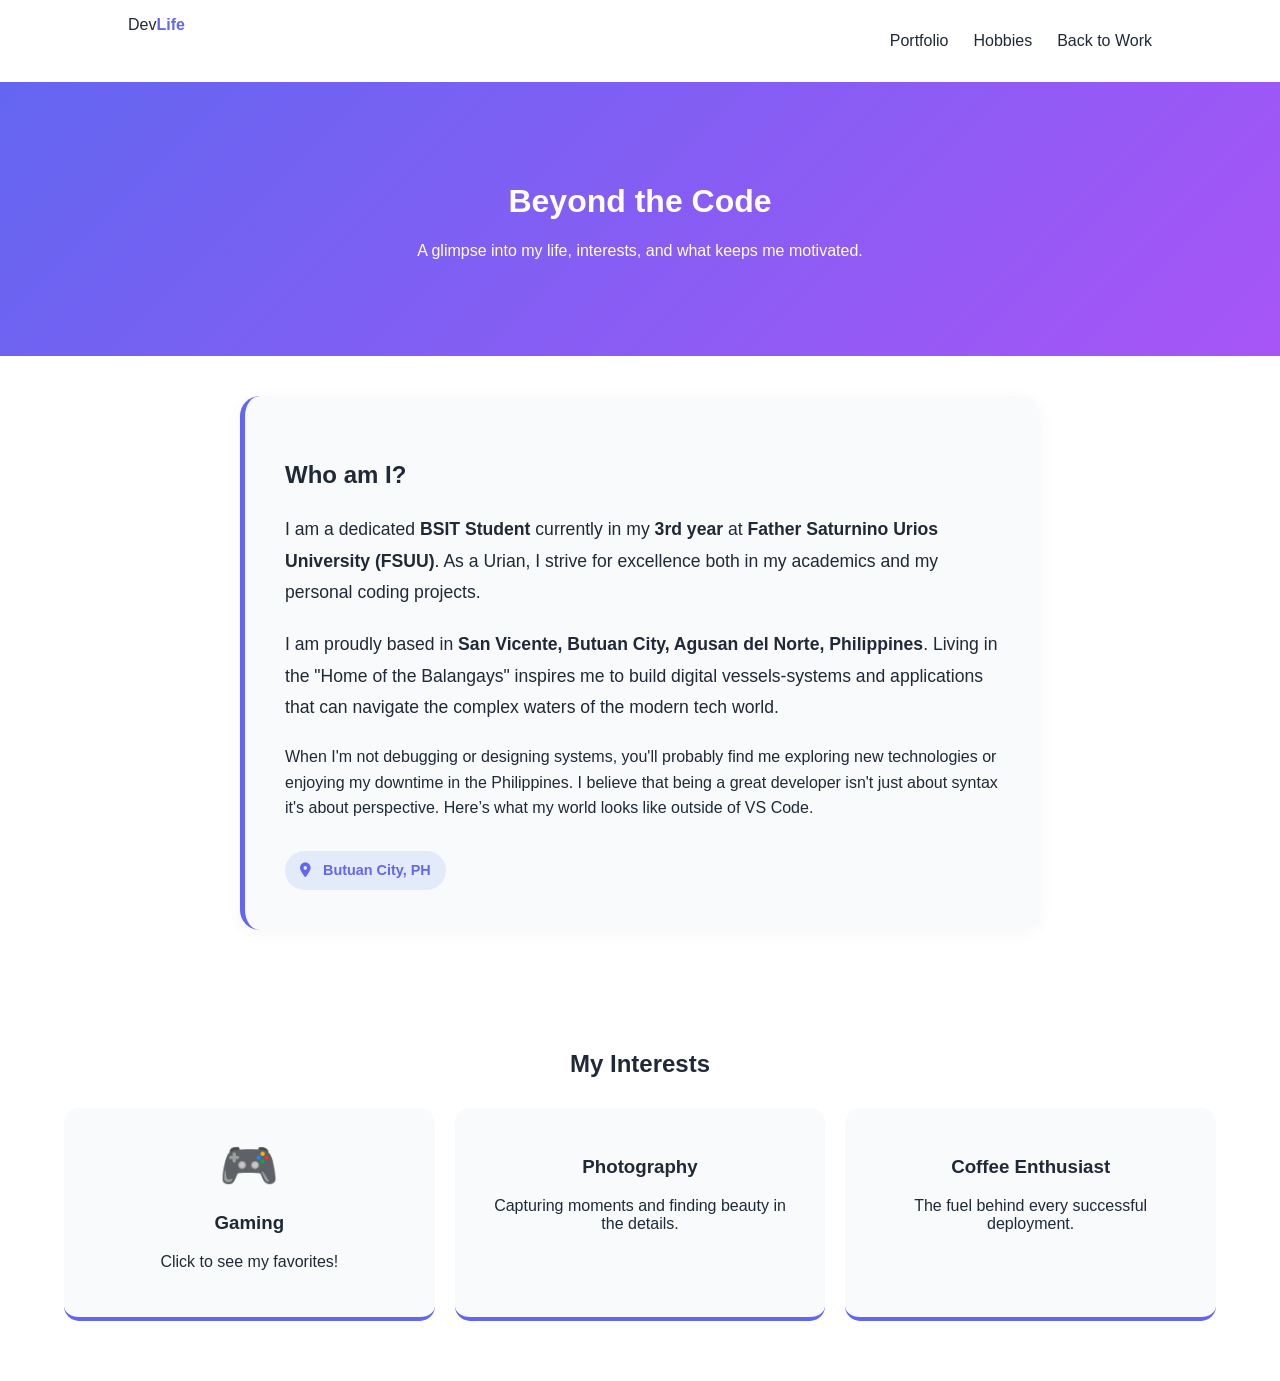
==== about.html @ 712b80df "push" ====
<!DOCTYPE html>
<html lang="en">
<head>
    <meta charset="UTF-8">
    <meta name="viewport" content="width=device-width, initial-scale=1.0">
    <title>Personal Side | DevSystem</title>
    <link rel="stylesheet" href="style.css">
    <link rel="stylesheet" href="https://cdnjs.cloudflare.com/ajax/libs/font-awesome/6.0.0/css/all.min.css">
</head>
<body>
    <nav>
        <div class="logo">Dev<span>Life</span></div>
        <ul>
            <li><a href="index.html">Portfolio</a></li>
            <li><a href="#hobbies">Hobbies</a></li>
            <li><a href="index.html#contact" class="nav-contact">Back to Work</a></li>
        </ul>
    </nav>

    <header class="personal-hero">
        <h1>Beyond the <span class="highlight">Code</span></h1>
        <p>A glimpse into my life, interests, and what keeps me motivated.</p>
    </header>

    <main class="container">
        <section class="personal-grid">
    <div class="bio-card">
        <div class="bio-text">
            <h2>Who am I?</h2>
            <p>
                I am a dedicated <strong>BSIT Student</strong> currently in my <strong>3rd year</strong> 
                at <strong>Father Saturnino Urios University (FSUU)</strong>. 
                As a Urian, I strive for excellence both in my academics and my personal coding projects.
            </p>
            <p>
                I am proudly based in <strong>San Vicente, Butuan City, Agusan del Norte, Philippines</strong>. 
                Living in the "Home of the Balangays" inspires me to build digital vessels-systems and 
                applications that can navigate the complex waters of the modern tech world.
            </p>
        </p> 
        When I'm not debugging or designing systems, you'll probably find me exploring new technologies or enjoying my downtime in the Philippines.
        I believe that being a great developer isn't just about syntax it's about perspective. Here’s what my world looks like outside of VS Code.
        </p>
            <div class="location-badge">
                <i class="fas fa-map-marker-alt"></i> Butuan City, PH
            </div>
        </div>
    </div>
</section>

        <section id="hobbies" class="hobbies-wrapper">
            <h2>My Interests</h2>
            <div class="hobby-cards">
               <div class="hobby-item clickable" id="gamingCard">
    <span>🎮</span>
    <h3>Gaming</h3>
    <p>Click to see my favorites!</p>
</div>

<div id="gameModal" class="modal-overlay" style="display: none;">
    <div class="modal-content">
        <span class="close-modal" id="closeModal">&times;</span>
        
        <div class="game-tabs">
            <button class="tab-btn active" onclick="openGame(event, 'ml')">ML</button>
            <button class="tab-btn" onclick="openGame(event, 'gta')">GTA</button>
            <button class="tab-btn" onclick="openGame(event, 'db')">Dragon Ball</button>
        </div>

        <div id="ml" class="game-category" style="display: block;">
            <h3>Mobile Legends</h3>
            <p class="game-reason">Strategy and teamwork focus.</p>
            <div class="swipe-container">
                <img src="ml2.png" class="swipe-img">
                <img src="ml1.png" class="swipe-img">
            </div>
        </div>

        <div id="gta" class="game-category">
            <h3>GTA Vice City</h3>
            <p class="game-reason">Nostalgic 80s vibes.</p>
            <div class="swipe-container">
                <img src="vice1.png" class="swipe-img">
                <img src="vice2.png" class="swipe-img">
            </div>
        </div>

        <div id="db" class="game-category">
            <h3>Budokai</h3>
            <p class="game-reason">Relieving stress after FSUU classes.</p>
            <div class="swipe-container">
                <img src="db-1.png" class="swipe-img">
                <img src="db-2.png" class="swipe-img">
            </div>
        </div>
    </div>
</div>
                <div class="hobby-item">                  
                    <h3>Photography</h3>
                    <p>Capturing moments and finding beauty in the details.</p>
                </div>
                <div class="hobby-item">
                    <h3>Coffee Enthusiast</h3>
                    <p>The fuel behind every successful deployment.</p>
                </div>
            </div>
        </section>
    </main>

    <script src="script.js"></script>
</body>
</html>
---- style.css ----
:root {
    --primary: #6366f1;
    --bg: #ffffff;
    --text: #1f2937;
    --card-bg: #f9fafb;
    --nav-bg: rgba(255, 255, 255, 0.8);
}

[data-theme='dark'] {
    --bg: #0f172a;
    --text: #f1f5f9;
    --card-bg: #1e293b;
    --nav-bg: rgba(15, 23, 42, 0.8);
}

body { font-family: 'Inter', sans-serif; background: var(--bg); color: var(--text); margin: 0; scroll-behavior: smooth; transition: 0.3s; }

/* Floating Toggle */
.floating-toggle {
    position: fixed; bottom: 20px; right: 20px;
    background: var(--primary); color: white;
    width: 50px; height: 50px; border-radius: 50%;
    display: flex; justify-content: center; align-items: center;
    cursor: pointer; z-index: 1000; box-shadow: 0 4px 12px rgba(0,0,0,0.2);
}

nav { position: sticky; top: 0; display: flex; justify-content: space-between; padding: 1rem 10%; background: var(--nav-bg); backdrop-filter: blur(10px); z-index: 100; }
.logo span { color: var(--primary); font-weight: bold; }
nav ul { list-style: none; display: flex; gap: 25px; align-items: center; }
nav a { text-decoration: none; color: var(--text); transition: 0.2s; }
nav a:hover { color: var(--primary); }

.hero { padding: 80px 10%; text-align: center; }
.skills-chips { display: flex; justify-content: center; gap: 10px; margin-top: 20px; flex-wrap: wrap; }
.chip { background: var(--card-bg); padding: 5px 15px; border-radius: 20px; border: 1px solid var(--primary); font-size: 0.9rem; }

.project-grid { display: grid; grid-template-columns: repeat(auto-fit, minmax(280px, 1fr)); gap: 25px; padding: 0 10% 50px; }
.card { background: var(--card-bg); padding: 25px; border-radius: 12px; transition: transform 0.3s; }
.card:hover { transform: translateY(-5px); }

.contact-container { max-width: 600px; margin: 50px auto; padding: 0 20px; text-align: center; }
#contactForm { display: flex; flex-direction: column; gap: 15px; }
input, textarea { padding: 12px; border-radius: 8px; border: 1px solid #ccc; background: var(--card-bg); color: var(--text); }
.btn { background: var(--primary); color: white; border: none; padding: 15px; border-radius: 8px; cursor: pointer; font-weight: bold; }

.social-links {
    display: flex;
    flex-wrap: wrap;
    gap: 15px;
    justify-content: center;
    margin-top: 30px;
}

.social-btn {
    text-decoration: none;
    padding: 12px 25px;
    border-radius: 50px;
    font-weight: bold;
    color: white;
    transition: transform 0.3s, box-shadow 0.3s;
    display: flex;
    align-items: center;
    gap: 10px;
}

.social-btn:hover {
    transform: translateY(-5px);
    box-shadow: 0 5px 15px rgba(0,0,0,0.2);
}

/* Specific Brand Colors */
.email { background-color: #ea4335; }      /* Google Red */
.github { background-color: #333; }         /* Dark Gray */
.linkedin { background-color: #0077b5; }   /* LinkedIn Blue */
.facebook { background-color: #1877f2; }   /* Facebook Blue */

.contact-card {
    text-align: center;
    max-width: 800px;
    margin: 0 auto;
    padding: 3rem;
    background: var(--card-bg);
    border-radius: 20px;
}

.about-section {
    padding: 80px 5%;
    background-color: var(--bg); 
}

.section-title {
    text-align: center;
    margin-bottom: 50px;
    font-size: 2.5rem;
    position: relative;
}

.about-grid {
    display: grid;
    grid-template-columns: repeat(auto-fit, minmax(300px, 1fr));
    gap: 30px;
    max-width: 1100px;
    margin: 0 auto;
}

.about-card {
    background: var(--card-bg);
    padding: 40px;
    border-radius: 20px;
    box-shadow: 0 10px 30px rgba(0,0,0,0.05);
    transition: transform 0.3s ease;
}

.about-card:hover {
    transform: translateY(-10px);
}

.highlight-card {
    border: 2px solid var(--primary);
}

.icon-box {
    font-size: 2rem;
    color: var(--primary);
    margin-bottom: 20px;
}

.benefit-list {
    list-style: none;
    padding: 0;
}

.benefit-list li {
    margin-bottom: 15px;
    padding-left: 25px;
    position: relative;
}

.benefit-list li::before {
    content: "✓";
    position: absolute;
    left: 0;
    color: var(--primary);
    font-weight: bold;
}

.stats-bar {
    display: flex;
    justify-content: space-around;
    padding: 2rem;
    background: var(--card-bg);
    border-radius: 15px;
    margin-top: 2rem;
    border: 1px solid var(--primary);
}
.stat-item { text-align: center; }
.stat-number { font-size: 1.5rem; font-weight: bold; color: var(--primary); display: block; }
.stat-label { font-size: 0.8rem; opacity: 0.8; }


.personal-hero {
    text-align: center;
    padding: 80px 20px;
    background: linear-gradient(135deg, #6366f1 0%, #a855f7 100%);
    color: white;
}

.personal-grid {
    max-width: 800px;
    margin: 40px auto;
    padding: 0 20px;
    line-height: 1.6;
}

.hobbies-wrapper {
    padding: 60px 5%;
    text-align: center;
}

.hobby-cards {
    display: grid;
    grid-template-columns: repeat(auto-fit, minmax(200px, 1fr));
    gap: 20px;
    margin-top: 30px;
}

.hobby-item {
    background: var(--card-bg);
    padding: 30px;
    border-radius: 15px;
    transition: 0.3s;
    border-bottom: 4px solid var(--primary);
}

.hobby-item span {
    font-size: 3rem;
}

.hobby-item:hover {
    transform: scale(1.05);
}

.bio-card {
    background: var(--card-bg);
    padding: 40px;
    border-radius: 20px;
    box-shadow: 0 4px 15px rgba(109, 74, 74, 0.05);
    border-left: 5px solid var(--primary); 
}

.bio-text p {
    font-size: 1.1rem;
    line-height: 1.8;
    margin-bottom: 20px;
}

.location-badge {
    display: inline-block;
    padding: 8px 15px;
    background: rgba(37, 99, 235, 0.1); 
    color: var(--primary);
    border-radius: 50px;
    font-weight: 600;
    font-size: 0.9rem;
    margin-top: 10px;
}

.location-badge i {
    margin-right: 8px;
}

/* 1. Fix: Ensure modal starts HIDDEN and covers everything */
.modal-overlay {
    display: none; 
    position: fixed;
    top: 0;
    left: 0;
    width: 100%;
    height: 100%;
    background: rgba(0, 0, 0, 0.9); /* Darker background */
    z-index: 9999; /* Higher than everything else */
    justify-content: center;
    align-items: center;
    padding: 20px;
}

/* 2. Fix: Ensure content stays inside the white box */
.modal-content {
    background: var(--card-bg);
    color: var(--text);
    padding: 30px;
    border-radius: 15px;
    width: 100%;
    max-width: 600px; /* Limits width so it doesn't look stretched */
    position: relative;
    max-height: 90vh;
    overflow-y: auto; /* Scroll inside if content is long */
}

/* 3. Fix: Images fitting */
.swipe-container {
    display: flex;
    overflow-x: auto;
    gap: 10px;
    margin-top: 15px;
    padding-bottom: 10px;
}

.swipe-img {
    width: 100%; /* Force image to fit container width */
    max-width: 100%; 
    height: 200px;
    object-fit: cover; /* Crops nicely instead of stretching */
    border-radius: 8px;
    flex: 0 0 100%; /* Shows one image at a time */
}

/* 4. Fix: Ensure categories are hidden by default */
.game-category {
    display: none;
    margin-top: 20px;
}
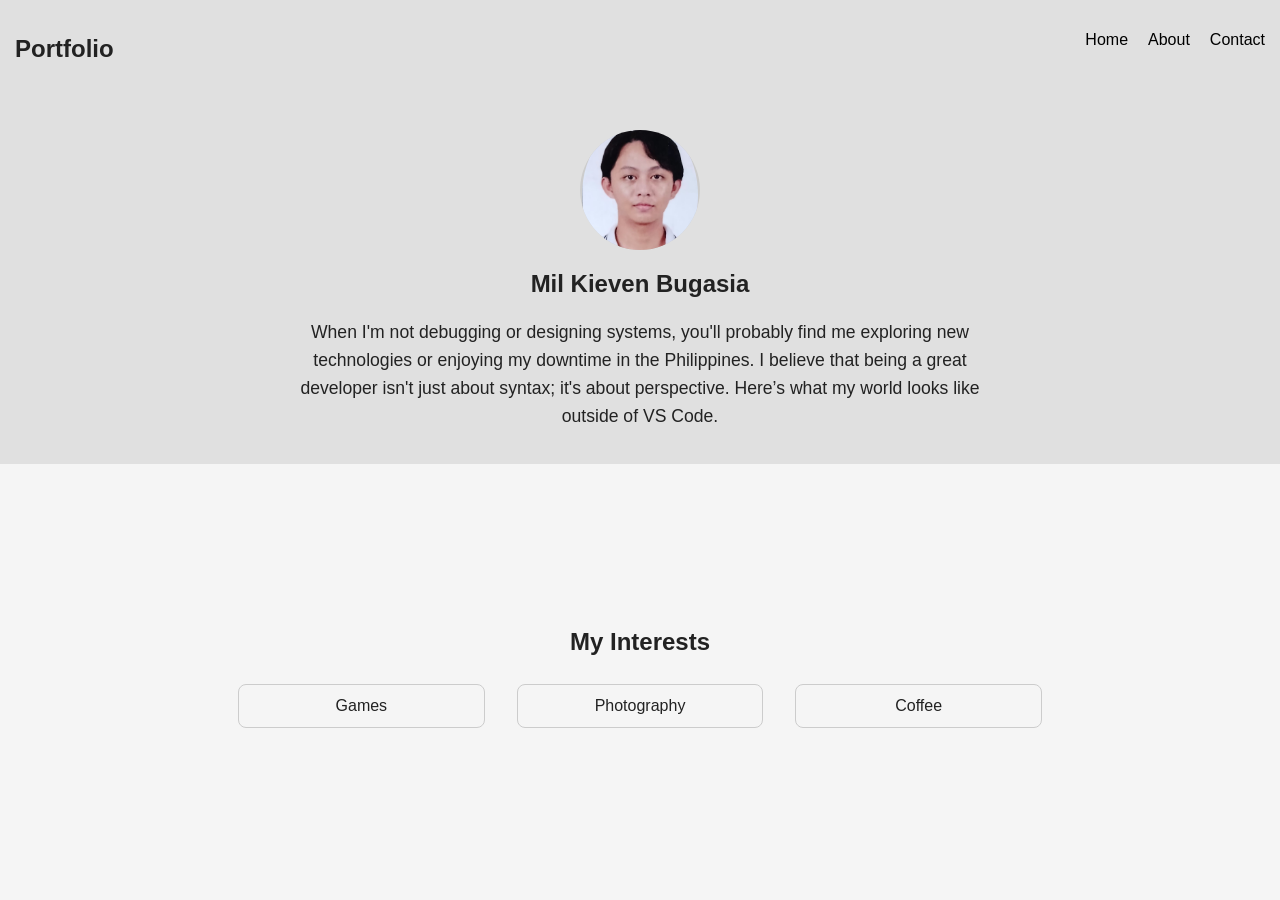
==== commit 1c309aad: "final output" ====
--- a/about.html
+++ b/about.html
@@ -3,108 +3,98 @@
 <head>
     <meta charset="UTF-8">
     <meta name="viewport" content="width=device-width, initial-scale=1.0">
-    <title>Personal Side | DevSystem</title>
+    <title>Portfolio | About</title>
     <link rel="stylesheet" href="style.css">
     <link rel="stylesheet" href="https://cdnjs.cloudflare.com/ajax/libs/font-awesome/6.0.0/css/all.min.css">
 </head>
 <body>
+
     <nav>
-        <div class="logo">Dev<span>Life</span></div>
+        <h2>Portfolio
+        </h2>
         <ul>
-            <li><a href="index.html">Portfolio</a></li>
-            <li><a href="#hobbies">Hobbies</a></li>
-            <li><a href="index.html#contact" class="nav-contact">Back to Work</a></li>
+            <li><a href="index.html">Home</a></li>
+            <li><a href="about.html">About</a></li>
+            <li><a href="index.html#contact">Contact</a></li>
         </ul>
     </nav>
 
-    <header class="personal-hero">
-        <h1>Beyond the <span class="highlight">Code</span></h1>
-        <p>A glimpse into my life, interests, and what keeps me motivated.</p>
-    </header>
+
+    <section class="personal-hero">
+        <div class="profile-image">
+            <img src="me.png" alt="Your Name" class="profile-img">
+        </div>
+        <h1>Mil Kieven Bugasia</h1>
+        <div class="hero-bio">
+            <p>When I'm not debugging or designing systems, you'll probably find me exploring new technologies or enjoying my downtime in the Philippines. I believe that being a great developer isn't just about syntax; it's about perspective. Here’s what my world looks like outside of VS Code.</p>
+        </div>
+    </section>
 
     <main class="container">
-        <section class="personal-grid">
-    <div class="bio-card">
-        <div class="bio-text">
-            <h2>Who am I?</h2>
-            <p>
-                I am a dedicated <strong>BSIT Student</strong> currently in my <strong>3rd year</strong> 
-                at <strong>Father Saturnino Urios University (FSUU)</strong>. 
-                As a Urian, I strive for excellence both in my academics and my personal coding projects.
-            </p>
-            <p>
-                I am proudly based in <strong>San Vicente, Butuan City, Agusan del Norte, Philippines</strong>. 
-                Living in the "Home of the Balangays" inspires me to build digital vessels-systems and 
-                applications that can navigate the complex waters of the modern tech world.
-            </p>
-        </p> 
-        When I'm not debugging or designing systems, you'll probably find me exploring new technologies or enjoying my downtime in the Philippines.
-        I believe that being a great developer isn't just about syntax it's about perspective. Here’s what my world looks like outside of VS Code.
-        </p>
-            <div class="location-badge">
-                <i class="fas fa-map-marker-alt"></i> Butuan City, PH
-            </div>
-        </div>
-    </div>
-</section>
+        <section class="bio-card">
+        </section>
 
         <section id="hobbies" class="hobbies-wrapper">
             <h2>My Interests</h2>
             <div class="hobby-cards">
-               <div class="hobby-item clickable" id="gamingCard">
-    <span>🎮</span>
-    <h3>Gaming</h3>
-    <p>Click to see my favorites!</p>
-</div>
-
-<div id="gameModal" class="modal-overlay" style="display: none;">
-    <div class="modal-content">
-        <span class="close-modal" id="closeModal">&times;</span>
-        
-        <div class="game-tabs">
-            <button class="tab-btn active" onclick="openGame(event, 'ml')">ML</button>
-            <button class="tab-btn" onclick="openGame(event, 'gta')">GTA</button>
-            <button class="tab-btn" onclick="openGame(event, 'db')">Dragon Ball</button>
-        </div>
-
-        <div id="ml" class="game-category" style="display: block;">
-            <h3>Mobile Legends</h3>
-            <p class="game-reason">Strategy and teamwork focus.</p>
-            <div class="swipe-container">
-                <img src="ml2.png" class="swipe-img">
-                <img src="ml1.png" class="swipe-img">
+                <div class="hobby-item simple-btn" id="gamesBtn">Games</div>
+                <div class="hobby-item simple-btn" id="photoBtn">Photography</div>
+                <div class="hobby-item simple-btn" id="coffeeBtn">Coffee</div>
+            </div>
+        </section>
+        <div id="gamesModal" class="modal-overlay" style="display:none;">
+            <div class="modal-content">
+                <button class="close-btn" id="closeGames">Close</button>
+                <h3>Games</h3>
+                <div class="modal-group">
+                    <div class="modal-group-title">Mobile Legends</div>
+                    <img src="ml1.png" class="modal-img">
+                    <img src="ml2.png" class="modal-img">
+                </div>
+                <div class="modal-group">
+                    <div class="modal-group-title">GTA Vice City</div>
+                    <img src="vicecity1.png" class="modal-img">
+                    <img src="vicecity2.png" class="modal-img">
+                </div>
+                <div class="modal-group">
+                    <div class="modal-group-title">Dragon Ball Budokai</div>
+                    <img src="budokai.png" class="modal-img">
+                    <img src="budokai2.png" class="modal-img">
+                </div>
             </div>
         </div>
-
-        <div id="gta" class="game-category">
-            <h3>GTA Vice City</h3>
-            <p class="game-reason">Nostalgic 80s vibes.</p>
-            <div class="swipe-container">
-                <img src="vice1.png" class="swipe-img">
-                <img src="vice2.png" class="swipe-img">
+        <div id="photoModal" class="modal-overlay" style="display:none;">
+            <div class="modal-content">
+                <button class="close-btn" id="closePhoto">Close</button>
+                <h3>Photography</h3>
+                <div class="modal-group">
+                    <img src="landscape1.png" class="modal-img">
+                    <img src="landscape2.png" class="modal-img">
+                    <img src="landscape3.png" class="modal-img">
+                </div>
+                <div class="modal-group">
+                    <img src="landscape4.png" class="modal-img">
+                    <img src="landscape5.png" class="modal-img">
+                    <img src="landscape6.png" class="modal-img">
+                </div>
             </div>
         </div>
-
-        <div id="db" class="game-category">
-            <h3>Budokai</h3>
-            <p class="game-reason">Relieving stress after FSUU classes.</p>
-            <div class="swipe-container">
-                <img src="db-1.png" class="swipe-img">
-                <img src="db-2.png" class="swipe-img">
+        <div id="coffeeModal" class="modal-overlay" style="display:none;">
+            <div class="modal-content">
+                <button class="close-btn" id="closeCoffee">Close</button>
+                <h3>Coffee Moments</h3>
+                <div class="modal-group">
+                    <img src="coffee1.png" class="modal-img">
+                    <img src="coffee2.png" class="modal-img">
+                    <img src="coffee3.png" class="modal-img">
+                </div>
+                <div class="modal-group">
+                    <img src="coffee4.png" class="modal-img">
+                    <img src="coffee5.png" class="modal-img">
+                    <img src="coffee6.png" class="modal-img">
+                </div>
             </div>
         </div>
-    </div>
-</div>
-                <div class="hobby-item">                  
-                    <h3>Photography</h3>
-                    <p>Capturing moments and finding beauty in the details.</p>
-                </div>
-                <div class="hobby-item">
-                    <h3>Coffee Enthusiast</h3>
-                    <p>The fuel behind every successful deployment.</p>
-                </div>
-            </div>
-        </section>
     </main>
 
     <script src="script.js"></script>
--- a/style.css
+++ b/style.css
@@ -1,282 +1,683 @@
-:root {
-    --primary: #6366f1;
-    --bg: #ffffff;
-    --text: #1f2937;
-    --card-bg: #f9fafb;
-    --nav-bg: rgba(255, 255, 255, 0.8);
-}
-
-[data-theme='dark'] {
-    --bg: #0f172a;
-    --text: #f1f5f9;
-    --card-bg: #1e293b;
-    --nav-bg: rgba(15, 23, 42, 0.8);
-}
-
-body { font-family: 'Inter', sans-serif; background: var(--bg); color: var(--text); margin: 0; scroll-behavior: smooth; transition: 0.3s; }
-
-/* Floating Toggle */
-.floating-toggle {
-    position: fixed; bottom: 20px; right: 20px;
-    background: var(--primary); color: white;
-    width: 50px; height: 50px; border-radius: 50%;
-    display: flex; justify-content: center; align-items: center;
-    cursor: pointer; z-index: 1000; box-shadow: 0 4px 12px rgba(0,0,0,0.2);
-}
-
-nav { position: sticky; top: 0; display: flex; justify-content: space-between; padding: 1rem 10%; background: var(--nav-bg); backdrop-filter: blur(10px); z-index: 100; }
-.logo span { color: var(--primary); font-weight: bold; }
-nav ul { list-style: none; display: flex; gap: 25px; align-items: center; }
-nav a { text-decoration: none; color: var(--text); transition: 0.2s; }
-nav a:hover { color: var(--primary); }
-
-.hero { padding: 80px 10%; text-align: center; }
-.skills-chips { display: flex; justify-content: center; gap: 10px; margin-top: 20px; flex-wrap: wrap; }
-.chip { background: var(--card-bg); padding: 5px 15px; border-radius: 20px; border: 1px solid var(--primary); font-size: 0.9rem; }
-
-.project-grid { display: grid; grid-template-columns: repeat(auto-fit, minmax(280px, 1fr)); gap: 25px; padding: 0 10% 50px; }
-.card { background: var(--card-bg); padding: 25px; border-radius: 12px; transition: transform 0.3s; }
-.card:hover { transform: translateY(-5px); }
-
-.contact-container { max-width: 600px; margin: 50px auto; padding: 0 20px; text-align: center; }
-#contactForm { display: flex; flex-direction: column; gap: 15px; }
-input, textarea { padding: 12px; border-radius: 8px; border: 1px solid #ccc; background: var(--card-bg); color: var(--text); }
-.btn { background: var(--primary); color: white; border: none; padding: 15px; border-radius: 8px; cursor: pointer; font-weight: bold; }
-
-.social-links {
-    display: flex;
-    flex-wrap: wrap;
-    gap: 15px;
-    justify-content: center;
-    margin-top: 30px;
-}
-
-.social-btn {
-    text-decoration: none;
-    padding: 12px 25px;
-    border-radius: 50px;
-    font-weight: bold;
-    color: white;
-    transition: transform 0.3s, box-shadow 0.3s;
-    display: flex;
-    align-items: center;
-    gap: 10px;
-}
-
-.social-btn:hover {
-    transform: translateY(-5px);
-    box-shadow: 0 5px 15px rgba(0,0,0,0.2);
-}
-
-/* Specific Brand Colors */
-.email { background-color: #ea4335; }      /* Google Red */
-.github { background-color: #333; }         /* Dark Gray */
-.linkedin { background-color: #0077b5; }   /* LinkedIn Blue */
-.facebook { background-color: #1877f2; }   /* Facebook Blue */
-
-.contact-card {
-    text-align: center;
-    max-width: 800px;
-    margin: 0 auto;
-    padding: 3rem;
-    background: var(--card-bg);
-    border-radius: 20px;
-}
-
-.about-section {
-    padding: 80px 5%;
-    background-color: var(--bg); 
-}
-
-.section-title {
-    text-align: center;
-    margin-bottom: 50px;
-    font-size: 2.5rem;
-    position: relative;
-}
-
-.about-grid {
-    display: grid;
-    grid-template-columns: repeat(auto-fit, minmax(300px, 1fr));
-    gap: 30px;
-    max-width: 1100px;
-    margin: 0 auto;
-}
-
-.about-card {
-    background: var(--card-bg);
-    padding: 40px;
-    border-radius: 20px;
-    box-shadow: 0 10px 30px rgba(0,0,0,0.05);
-    transition: transform 0.3s ease;
-}
-
-.about-card:hover {
-    transform: translateY(-10px);
-}
-
-.highlight-card {
-    border: 2px solid var(--primary);
-}
-
-.icon-box {
-    font-size: 2rem;
-    color: var(--primary);
-    margin-bottom: 20px;
-}
-
-.benefit-list {
-    list-style: none;
-    padding: 0;
-}
-
-.benefit-list li {
-    margin-bottom: 15px;
-    padding-left: 25px;
-    position: relative;
-}
-
-.benefit-list li::before {
-    content: "✓";
-    position: absolute;
-    left: 0;
-    color: var(--primary);
-    font-weight: bold;
-}
-
-.stats-bar {
-    display: flex;
-    justify-content: space-around;
-    padding: 2rem;
-    background: var(--card-bg);
-    border-radius: 15px;
-    margin-top: 2rem;
-    border: 1px solid var(--primary);
-}
-.stat-item { text-align: center; }
-.stat-number { font-size: 1.5rem; font-weight: bold; color: var(--primary); display: block; }
-.stat-label { font-size: 0.8rem; opacity: 0.8; }
-
+.home-hero {
+	background: #e0e0e0;
+	color: #222;
+	padding: 32px 0 16px 0;
+	text-align: center;
+}
+.home-hero .hero-img-placeholder {
+	width: 120px;
+	height: 120px;
+	margin: 0 auto 16px auto;
+	border-radius: 50%;
+	background: #ccc;
+	display: flex;
+	align-items: center;
+	justify-content: center;
+	overflow: hidden;
+}
+.home-hero .hero-img {
+	width: 100%;
+	height: 100%;
+	object-fit: cover;
+	border-radius: 50%;
+}
+.home-hero .hero-bio {
+	margin-top: 16px;
+	font-size: 1.1rem;
+	color: #222;
+}
+body {
+	background: #f5f5f5;
+	color: #222;
+	font-family: Arial, sans-serif;
+	margin: 0;
+	padding: 0;
+}
+
+.simple-header {
+	background: #222;
+	color: #f5f5f5;
+	padding: 16px 0;
+	text-align: center;
+}
+.logo {
+	font-size: 2rem;
+	font-weight: bold;
+	color: #f5f5f5;
+}
+.simple-header nav a {
+	color: #f5f5f5;
+	text-decoration: none;
+	margin: 0 8px;
+	font-size: 1rem;
+}
+.simple-header nav a:hover {
+	color: #ccc;
+}
 
 .personal-hero {
-    text-align: center;
-    padding: 80px 20px;
-    background: linear-gradient(135deg, #6366f1 0%, #a855f7 100%);
-    color: white;
-}
-
-.personal-grid {
-    max-width: 800px;
-    margin: 40px auto;
-    padding: 0 20px;
-    line-height: 1.6;
-}
-
-.hobbies-wrapper {
-    padding: 60px 5%;
-    text-align: center;
-}
-
+	background: #e0e0e0;
+	color: #222;
+	padding: 32px 0 16px 0;
+	text-align: center;
+}
+.profile-image {
+	width: 120px;
+	height: 120px;
+	margin: 0 auto 16px auto;
+	border-radius: 50%;
+	background: #ccc;
+	display: flex;
+	align-items: center;
+	justify-content: center;
+	overflow: hidden;
+}
+.profile-img {
+	width: 100%;
+	height: 100%;
+	object-fit: cover;
+	border-radius: 50%;
+}
+.hero-bio {
+	margin-top: 16px;
+	font-size: 1.1rem;
+	color: #222;
+	max-width: 700px;
+	margin-left: auto;
+	margin-right: auto;
+	text-align: center;
+	line-height: 1.6;
+	padding: 0 20px;
+}
+
+.container {
+	max-width: 900px;
+	margin: 0 auto;
+	padding: 24px;
+
+}
 .hobby-cards {
-    display: grid;
-    grid-template-columns: repeat(auto-fit, minmax(200px, 1fr));
-    gap: 20px;
-    margin-top: 30px;
-}
-
+	display: flex;
+	gap: 16px;
+	justify-content: center;
+	margin-top: 16px;
+}
 .hobby-item {
-    background: var(--card-bg);
-    padding: 30px;
-    border-radius: 15px;
-    transition: 0.3s;
-    border-bottom: 4px solid var(--primary);
-}
-
-.hobby-item span {
-    font-size: 3rem;
-}
-
+	flex: 1;
+	text-align: center;
+	border: 1px solid #ccc;
+	border-radius: 8px;
+	background: #f5f5f5;
+	color: #222;
+	padding: 16px;
+	cursor: pointer;
+	transition: background-color 0.3s ease;
+}
 .hobby-item:hover {
-    transform: scale(1.05);
-}
-
-.bio-card {
-    background: var(--card-bg);
-    padding: 40px;
-    border-radius: 20px;
-    box-shadow: 0 4px 15px rgba(109, 74, 74, 0.05);
-    border-left: 5px solid var(--primary); 
-}
-
-.bio-text p {
-    font-size: 1.1rem;
-    line-height: 1.8;
-    margin-bottom: 20px;
-}
-
-.location-badge {
-    display: inline-block;
-    padding: 8px 15px;
-    background: rgba(37, 99, 235, 0.1); 
-    color: var(--primary);
-    border-radius: 50px;
-    font-weight: 600;
-    font-size: 0.9rem;
-    margin-top: 10px;
-}
-
-.location-badge i {
-    margin-right: 8px;
-}
-
-/* 1. Fix: Ensure modal starts HIDDEN and covers everything */
+	background: #999;
+	color: #fff;
+	border-color: #999;
+}
+
 .modal-overlay {
-    display: none; 
-    position: fixed;
-    top: 0;
-    left: 0;
-    width: 100%;
-    height: 100%;
-    background: rgba(0, 0, 0, 0.9); /* Darker background */
-    z-index: 9999; /* Higher than everything else */
-    justify-content: center;
-    align-items: center;
-    padding: 20px;
-}
-
-/* 2. Fix: Ensure content stays inside the white box */
+	position: fixed;
+	top: 0;
+	left: 0;
+	width: 100vw;
+	height: 100vh;
+	background: rgba(34,34,34,0.7);
+	display: flex;
+	align-items: center;
+	justify-content: center;
+	z-index: 1000;
+}
 .modal-content {
-    background: var(--card-bg);
-    color: var(--text);
-    padding: 30px;
-    border-radius: 15px;
-    width: 100%;
-    max-width: 600px; /* Limits width so it doesn't look stretched */
-    position: relative;
-    max-height: 90vh;
-    overflow-y: auto; /* Scroll inside if content is long */
-}
-
-/* 3. Fix: Images fitting */
-.swipe-container {
-    display: flex;
-    overflow-x: auto;
-    gap: 10px;
-    margin-top: 15px;
-    padding-bottom: 10px;
-}
-
-.swipe-img {
-    width: 100%; /* Force image to fit container width */
-    max-width: 100%; 
-    height: 200px;
-    object-fit: cover; /* Crops nicely instead of stretching */
-    border-radius: 8px;
-    flex: 0 0 100%; /* Shows one image at a time */
-}
-
-/* 4. Fix: Ensure categories are hidden by default */
-.game-category {
-    display: none;
-    margin-top: 20px;
+	background: #fff;
+	color: #222;
+	padding: 32px 24px;
+	border-radius: 8px;
+	min-width: 320px;
+	max-width: 600px;
+	box-shadow: 0 2px 16px #222;
+	position: relative;
+}
+.close-btn {
+	position: absolute;
+	top: 8px;
+	right: 10px;
+	background: #d32f2f;
+	color: #fff;
+	border: none;
+	width: 60px;
+	height: 60px;
+	border-radius: 6px;
+	font-size: 0.9rem;
+	font-weight: bold;
+	cursor: pointer;
+	display: flex;
+	align-items: center;
+	justify-content: center;
+	padding: 0;
+}
+.close-btn:hover {
+	background: #b71c1c;
+}
+.modal-group {
+	margin-bottom: 16px;
+	display: flex;
+	gap: 8px;
+	flex-wrap: wrap;
+	justify-content: center;
+}
+.modal-group-title {
+	font-weight: bold;
+	margin-bottom: 8px;
+	width: 100%;
+	text-align: left;
+}
+.modal-img {
+	width: 90px;
+	height: 90px;
+	object-fit: cover;
+	border-radius: 8px;
+	background: #ccc;
+	border: 1px solid #222;
+}
+/* Simple button hover styles */
+.simple-btn {
+	background: #f5f5f5;
+	color: #222;
+	border: 1px solid #ccc;
+	padding: 12px 24px;
+	margin: 8px;
+	cursor: pointer;
+	transition: none;
+}
+.simple-btn:hover {
+	background: #222;
+	color: #f5f5f5;
+	border-color: #222;
+}
+body{
+
+background:#f5f5f5;
+
+color:#222;
+
+font-family:Arial;
+
+margin:0;
+
+}
+
+
+
+nav{
+
+background:#e0e0e0;
+
+padding:15px;
+
+display:flex;
+
+justify-content:space-between;
+
+}
+
+
+
+ul{
+
+display:flex;
+
+gap:20px;
+
+list-style:none;
+
+}
+
+
+
+a{
+
+text-decoration:none;
+
+color:black;
+
+}
+
+
+
+header{
+
+text-align:center;
+
+padding:40px;
+
+}
+
+
+
+.profile-img{
+
+width:150px;
+
+height:150px;
+
+object-fit:cover;
+
+border-radius:50%;
+
+margin-top:20px;
+
+}
+
+
+
+section{
+
+padding:40px;
+
+text-align:center;
+
+}
+
+
+
+.project-container{
+
+display:flex;
+
+justify-content:center;
+
+gap:20px;
+
+}
+
+
+
+.project-card{
+
+padding:20px;
+
+border:1px solid gray;
+
+background:white;
+
+cursor:pointer;
+
+}
+
+
+
+.project-card:hover{
+
+background:gray;
+
+color:white;
+
+}
+
+
+
+.btn{
+
+padding:10px;
+
+background:black;
+
+color:white;
+
+border:none;
+
+cursor:pointer;
+
+}
+
+
+
+.btn:hover{
+
+background:gray;
+
+}
+
+
+
+.popup{
+
+display:none;
+
+position:fixed;
+
+top:0;
+
+left:0;
+
+width:100%;
+
+height:100%;
+
+background:rgba(0,0,0,0.5);
+
+align-items:center;
+
+justify-content:center;
+
+z-index:1000;
+
+}
+
+.popup[style*="display: block"] {
+
+	display:flex !important;
+
+}
+
+
+
+.popup-content{
+
+background:white;
+
+padding:30px;
+
+margin:0;
+
+max-width:700px;
+
+max-height:90vh;
+
+border-radius:8px;
+
+box-shadow:0 4px 20px rgba(0,0,0,0.3);
+
+position:relative;
+
+overflow-y:auto;
+
+}
+
+
+
+.close-btn{
+
+position:absolute;
+
+top:12px;
+
+right:12px;
+
+background:#d32f2f;
+
+color:white;
+
+border:none;
+
+width:50px;
+
+height:50px;
+
+border-radius:6px;
+
+font-size:0.9rem;
+
+font-weight:bold;
+
+cursor:pointer;
+
+display:flex;
+
+align-items:center;
+
+justify-content:center;
+
+padding:0;
+
+z-index:10;
+
+}
+
+
+
+.close-btn:hover{
+
+background:#b71c1c;
+
+}
+
+
+
+img{
+
+width:200px;
+
+margin:10px;
+
+}
+
+
+
+.image-slider{
+
+margin-top:30px;
+
+position:relative;
+
+width:100%;
+
+}
+
+
+
+.slider-container{
+
+display:flex;
+
+overflow:hidden;
+
+border-radius:8px;
+
+background:#f5f5f5;
+
+}
+
+
+
+.slider-img{
+
+width:100%;
+
+height:350px;
+
+object-fit:contain;
+
+flex-shrink:0;
+
+transition:transform 0.3s ease;
+
+background:#fff;
+
+}
+
+
+
+.slider-btn{
+
+position:absolute;
+
+top:50%;
+
+transform:translateY(-50%);
+
+background:rgba(34,34,34,0.7);
+
+color:white;
+
+border:none;
+
+width:40px;
+
+height:40px;
+
+border-radius:4px;
+
+cursor:pointer;
+
+font-size:1.2rem;
+
+display:flex;
+
+align-items:center;
+
+justify-content:center;
+
+z-index:5;
+
+}
+
+
+
+.slider-btn:hover{
+
+background:rgba(34,34,34,0.9);
+
+}
+
+
+
+.slider-btn.prev{
+
+left:10px;
+
+}
+
+
+
+.slider-btn.next{
+
+right:10px;
+
+}
+
+
+
+#skills{
+
+background:#e0e0e0;
+
+padding:40px 20px;
+
+text-align:center;
+
+}
+
+#skills h2{
+
+color:#222;
+
+margin:0 0 30px 0;
+
+}
+
+.skills-container{
+
+display:flex;
+
+flex-direction:column;
+
+align-items:center;
+
+max-width:600px;
+
+margin:0 auto;
+
+gap:30px;
+
+}
+
+
+
+.skills-card{
+
+background:transparent;
+
+border:none;
+
+border-radius:0;
+
+padding:0;
+
+box-shadow:none;
+
+text-align:left;
+
+width:100%;
+
+max-width:400px;
+
+box-sizing:border-box;
+
+}
+
+.skills-card h3{
+
+margin:0 0 15px 0;
+
+color:#d32f2f;
+
+font-size:1rem;
+
+font-weight:bold;
+
+border-bottom:2px solid #d32f2f;
+
+padding-bottom:8px;
+
+text-align:left;
+
+}
+
+
+
+.skills-card ul{
+
+list-style:none;
+
+padding:0;
+
+margin:0;
+
+}
+
+
+
+.skills-card li{
+
+padding:6px 0 6px 20px;
+
+color:#555;
+
+font-size:0.9rem;
+
+line-height:1.4;
+
+text-align:left;
+
+position:relative;
+
+}
+
+.skills-card li:before{
+
+content:"•";
+
+color: #555;
+
+font-weight:bold;
+
+position:absolute;
+
+left:0;
+
 }
